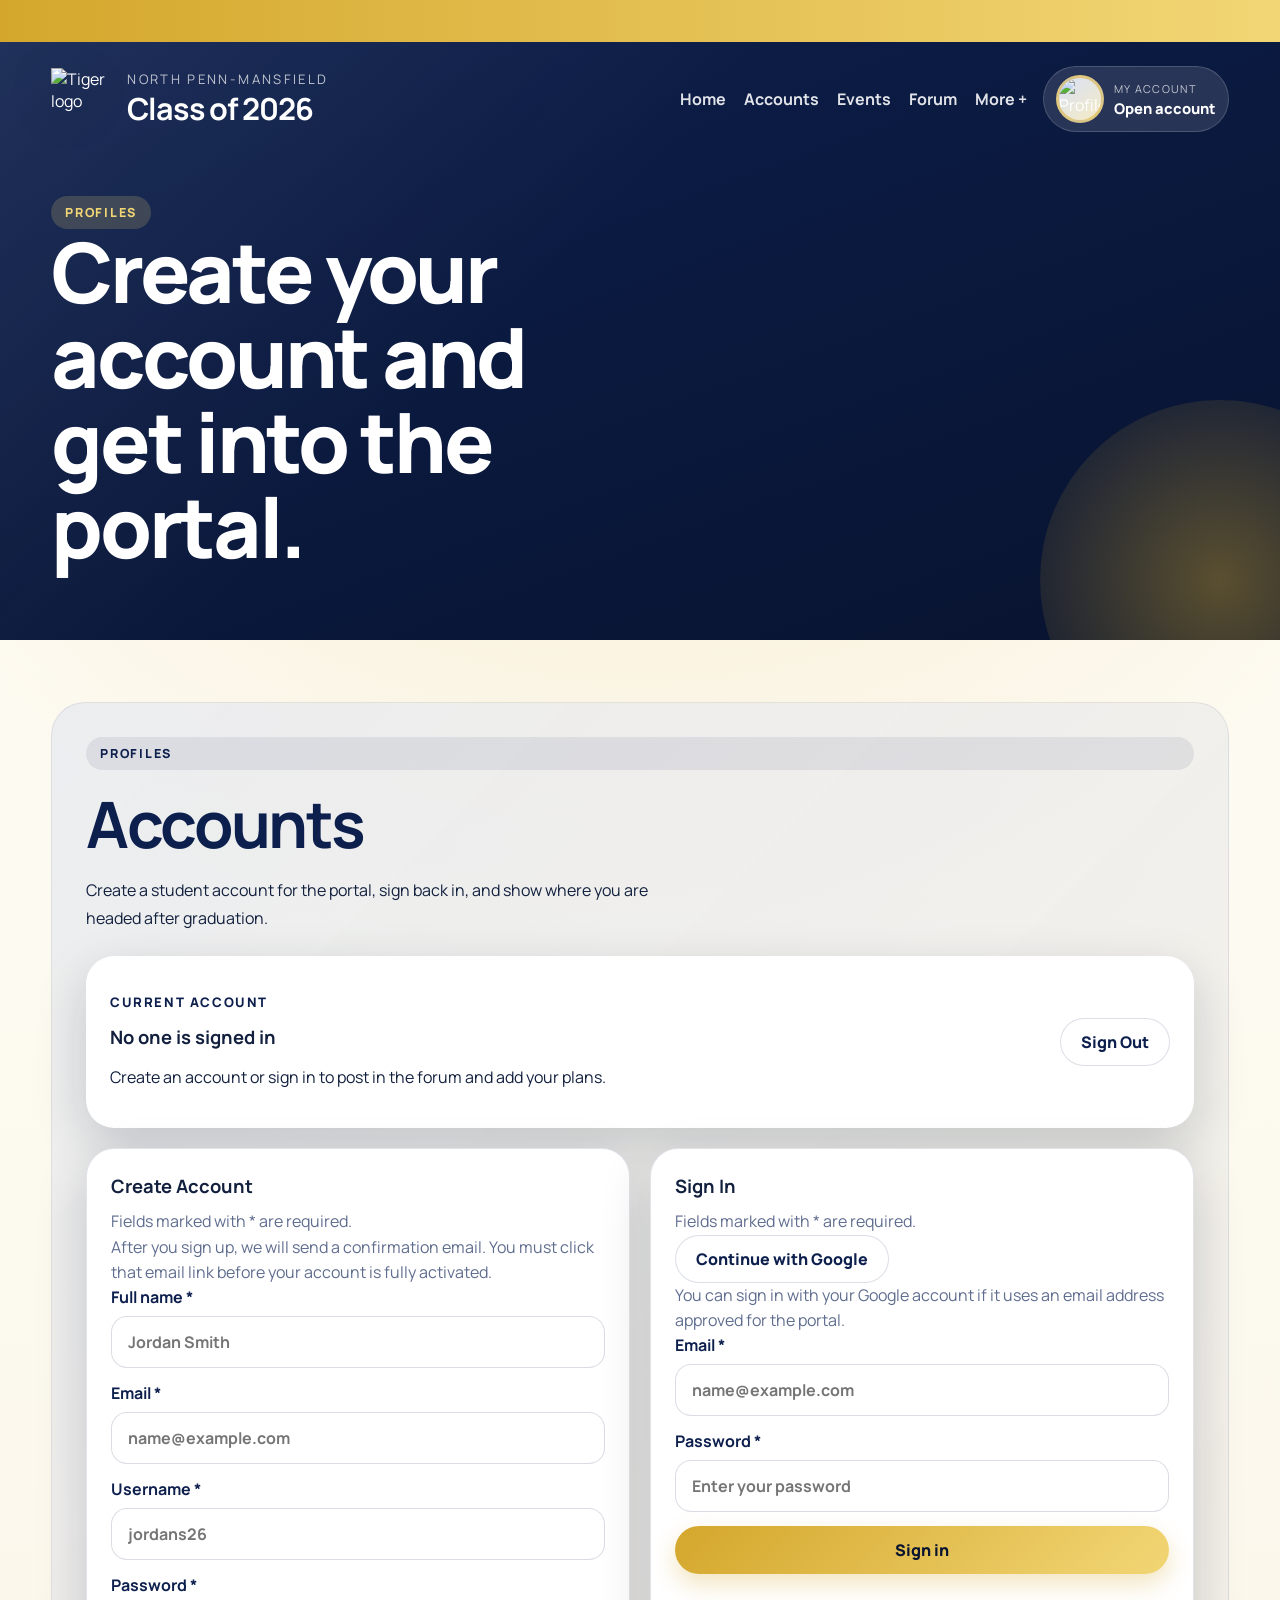
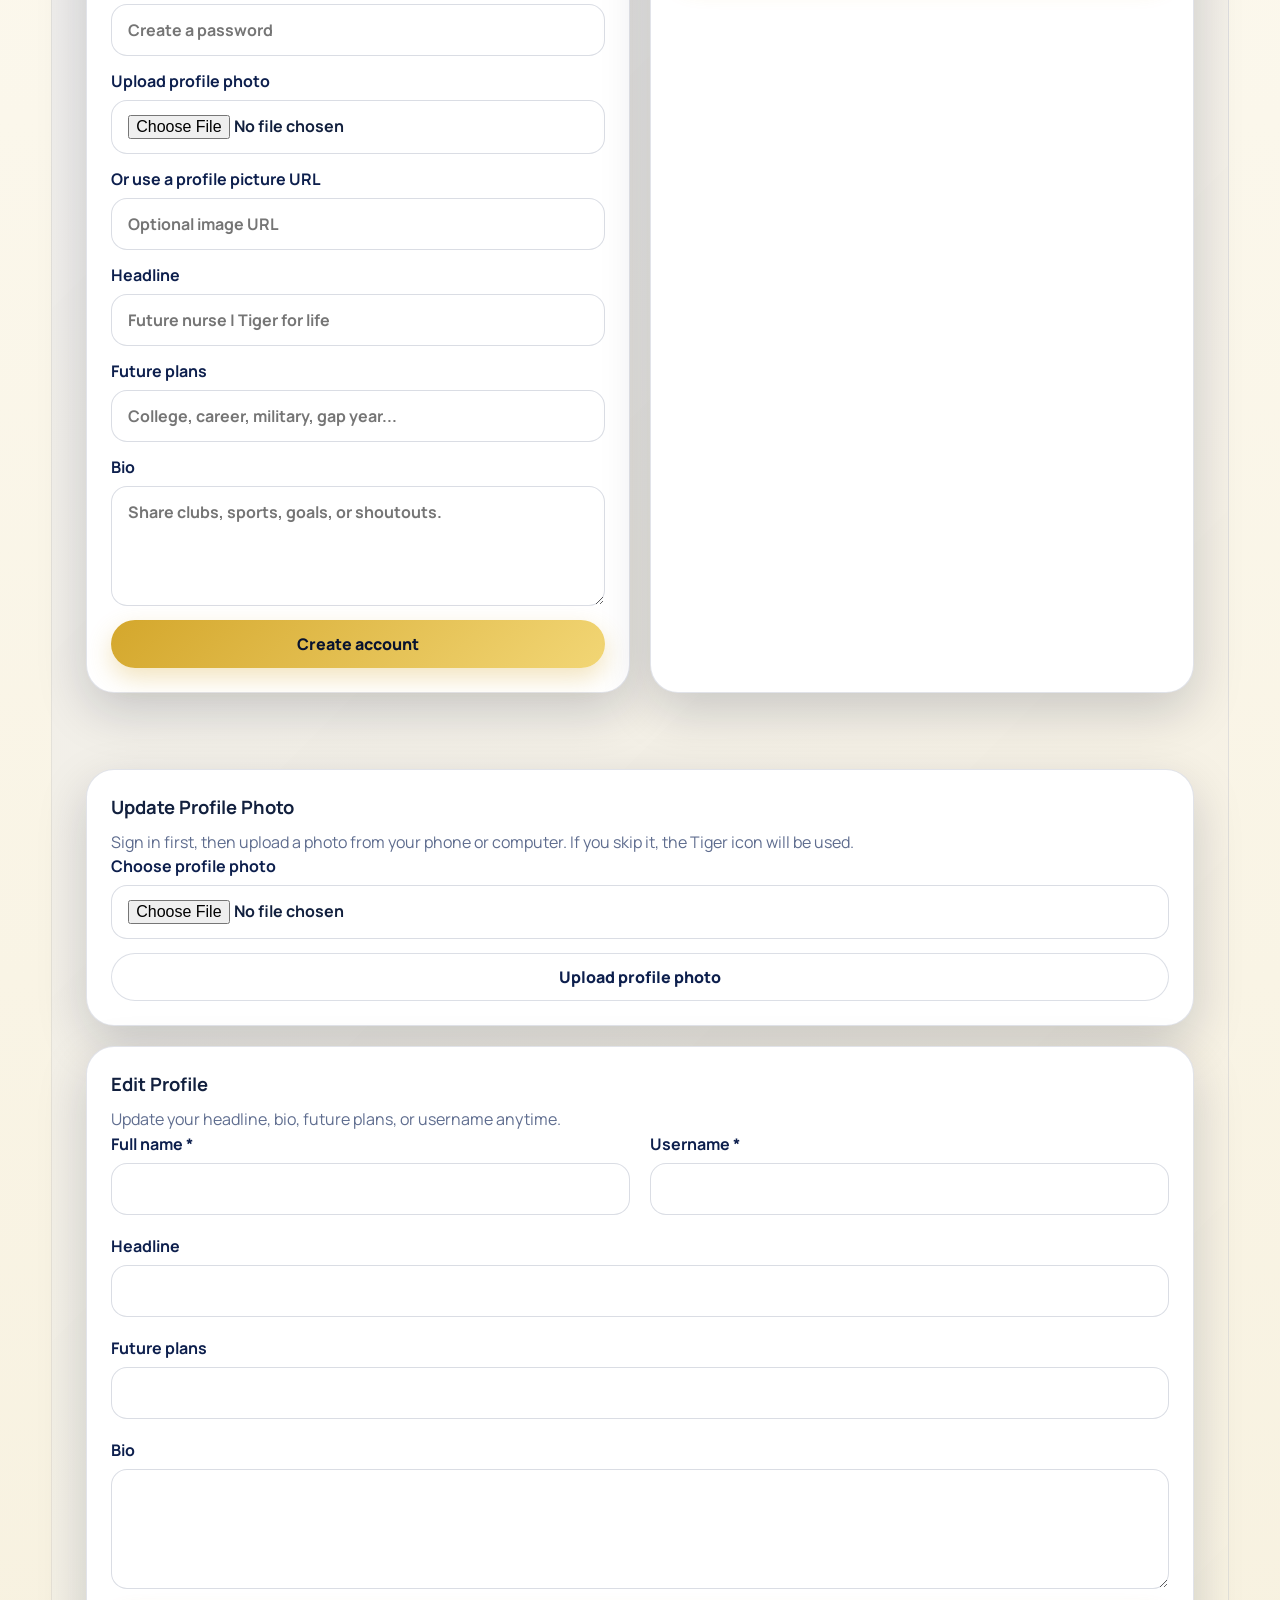
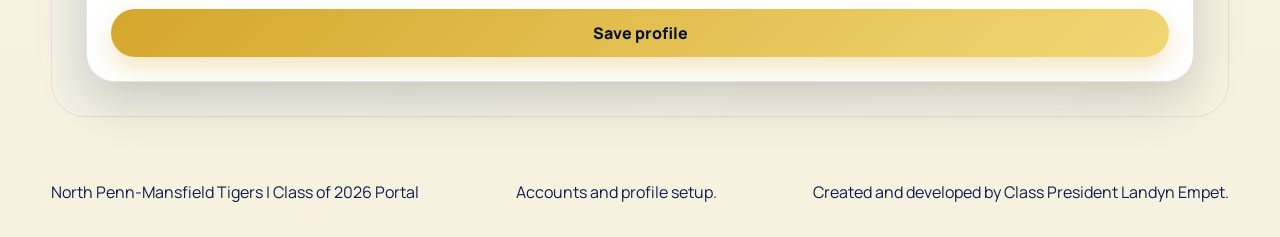
==== accounts.html @ 7e7d7726 "Initial commit" ====
<!DOCTYPE html>
<html lang="en">
<head>
  <meta charset="UTF-8">
  <meta name="viewport" content="width=device-width, initial-scale=1.0">
  <title>Accounts | North Penn-Mansfield Class of 2026</title>
  <link rel="icon" href="https://cdn.creazilla.com/cliparts/20088/tiger-head-clipart-original.png" type="image/png">
  <link rel="preconnect" href="https://fonts.googleapis.com">
  <link rel="preconnect" href="https://fonts.gstatic.com" crossorigin>
  <link href="https://fonts.googleapis.com/css2?family=Manrope:wght@400;500;700;800&display=swap" rel="stylesheet">
  <link rel="stylesheet" href="styles.css">
</head>
<body>
  <div class="page-shell">
    <div class="top-banner">
      <div class="banner-track" id="banner-track">Class of 2026 updates will appear here.</div>
    </div>
    <header class="hero">
      <nav class="topbar">
        <a class="brand" href="index.html">
          <img class="brand-image" src="https://cdn.creazilla.com/cliparts/20088/tiger-head-clipart-original.png" alt="Tiger logo">
          <div><p>North Penn-Mansfield</p><h1>Class of 2026</h1></div>
        </a>
        <div class="topbar-right">
          <div class="nav-links">
            <a href="index.html">Home</a>
            <a href="accounts.html">Accounts</a>
            <a href="events.html">Events</a>
            <a href="forum.html">Forum</a>
            <details class="nav-more">
              <summary>More</summary>
              <div class="nav-more-menu">
                <a href="directory.html">Directory</a>
                <a href="plans.html">After Grad</a>
                <a href="fundraisers.html">Fundraisers</a>
                <a href="officers.html">Class Officers</a>
                <a href="admin.html" class="admin-link hidden">Admin</a>
              </div>
            </details>
          </div>
          <a class="topbar-profile hidden" id="topbar-profile-link" href="accounts.html">
            <img class="profile-avatar small" id="topbar-profile-avatar" src="https://cdn.creazilla.com/cliparts/20088/tiger-head-clipart-original.png" alt="Profile picture">
            <div class="topbar-profile-text">
              <span class="topbar-profile-label">My Account</span>
              <span class="topbar-profile-name" id="topbar-profile-name">Open account</span>
            </div>
          </a>
        </div>
      </nav>
      <section class="hero-content">
        <div class="hero-copy">
          <p class="eyebrow">Profiles</p>
          <h2>Create your account and get into the portal.</h2>
        </div>
      </section>
    </header>
    <main>
      <section class="section portal-section" id="accounts">
        <div class="section-heading">
          <p class="eyebrow">Profiles</p>
          <h3>Accounts</h3>
          <p>Create a student account for the portal, sign back in, and show where you are headed after graduation.</p>
        </div>
        <div class="account-status-card" id="account-status-card">
          <div>
            <p class="status-label">Current Account</p>
            <h4 id="current-user-name">No one is signed in</h4>
            <p id="current-user-summary">Create an account or sign in to post in the forum and add your plans.</p>
          </div>
          <button type="button" class="button button-secondary toolbar-button hidden" id="sign-out-button">Sign Out</button>
        </div>
        <div class="portal-grid two-up" id="auth-panels">
          <article class="portal-card">
            <h4>Create Account</h4>
            <p class="required-note">Fields marked with * are required.</p>
            <p class="required-note">After you sign up, we will send a confirmation email. You must click that email link before your account is fully activated.</p>
            <form id="account-form" class="admin-form">
              <label>Full name *<input type="text" name="name" placeholder="Jordan Smith" required></label>
              <label>Email *<input type="email" name="email" placeholder="name@example.com" required></label>
              <label>Username *<input type="text" name="username" placeholder="jordans26" required></label>
              <label>Password *<input type="password" name="password" placeholder="Create a password" required></label>
              <label>Upload profile photo<input type="file" name="avatarFile" accept="image/*"></label>
              <label>Or use a profile picture URL<input type="url" name="avatar" placeholder="Optional image URL"></label>
              <label>Headline<input type="text" name="headline" placeholder="Future nurse | Tiger for life"></label>
              <label>Future plans<input type="text" name="future" placeholder="College, career, military, gap year..."></label>
              <label>Bio<textarea name="bio" rows="4" placeholder="Share clubs, sports, goals, or shoutouts."></textarea></label>
              <button type="submit" class="button button-primary admin-submit">Create account</button>
            </form>
          </article>
          <article class="portal-card">
            <h4>Sign In</h4>
            <p class="required-note">Fields marked with * are required.</p>
            <button type="button" class="button button-secondary google-signin-button" id="google-signin-button">Continue with Google</button>
            <p class="required-note">You can sign in with your Google account if it uses an email address approved for the portal.</p>
            <form id="login-form" class="admin-form">
              <label>Email *<input type="email" name="email" placeholder="name@example.com" required></label>
              <label>Password *<input type="password" name="password" placeholder="Enter your password" required></label>
              <button type="submit" class="button button-primary admin-submit">Sign in</button>
            </form>
            <p class="admin-status" id="account-status" aria-live="polite"></p>
          </article>
        </div>
        <div class="portal-grid hidden" id="profile-tools">
          <p class="admin-status" id="profile-tool-status" aria-live="polite"></p>
          <article class="portal-card">
            <h4>Update Profile Photo</h4>
            <p class="required-note">Sign in first, then upload a photo from your phone or computer. If you skip it, the Tiger icon will be used.</p>
            <form id="avatar-upload-form" class="admin-form">
              <label>Choose profile photo<input type="file" name="avatarFile" accept="image/*"></label>
              <button type="submit" class="button button-secondary">Upload profile photo</button>
            </form>
          </article>
          <article class="portal-card">
            <h4>Edit Profile</h4>
            <p class="required-note">Update your headline, bio, future plans, or username anytime.</p>
            <form id="profile-edit-form" class="admin-form profile-edit-grid">
              <div class="mini-grid">
                <label>Full name *<input type="text" name="full_name" required></label>
                <label>Username *<input type="text" name="username" required></label>
              </div>
              <label>Headline<input type="text" name="headline"></label>
              <label>Future plans<input type="text" name="future_plan"></label>
              <label>Bio<textarea name="bio" rows="4"></textarea></label>
              <button type="submit" class="button button-primary admin-submit">Save profile</button>
            </form>
          </article>
        </div>
      </section>
    </main>
    <div class="signup-success-overlay hidden" id="signup-success-overlay">
      <div class="signup-success-card">
        <p class="eyebrow">Almost There</p>
        <h3>Check your email</h3>
        <p id="signup-success-message">We sent you a confirmation link.</p>
        <button type="button" class="button button-primary" id="signup-success-close">Okay</button>
      </div>
    </div>
    <footer class="footer">
      <p>North Penn-Mansfield Tigers | Class of 2026 Portal</p>
      <p>Accounts and profile setup.</p>
      <p>Created and developed by Class President Landyn Empet.</p>
    </footer>
  </div>
  <script src="https://cdn.jsdelivr.net/npm/@supabase/supabase-js@2/dist/umd/supabase.js"></script>
  <script src="supabase-config.js"></script>
  <script src="script.js"></script>
</body>
</html>
---- styles.css ----
:root {
  --navy: #0d1f4d;
  --navy-deep: #08132f;
  --gold: #d4a72c;
  --gold-soft: #f2d675;
  --white: #ffffff;
  --paper: #fffdf7;
  --text: #12203e;
  --muted: #5f6d8f;
  --line: rgba(13, 31, 77, 0.12);
  --shadow: 0 18px 50px rgba(8, 19, 47, 0.18);
  --radius-lg: 28px;
}

* { box-sizing: border-box; }
html { scroll-behavior: smooth; }
body {
  margin: 0;
  font-family: "Manrope", sans-serif;
  color: var(--text);
  background: radial-gradient(circle at top, rgba(212, 167, 44, 0.24), transparent 28%), linear-gradient(180deg, #fffdf7 0%, #f7f1df 100%);
}

.top-banner {
  overflow: hidden;
  padding: 10px 0;
  background: linear-gradient(90deg, var(--gold), var(--gold-soft));
  color: var(--navy-deep);
  font-weight: 800;
  letter-spacing: 0.04em;
}

.banner-track {
  display: inline-block;
  padding-left: 100%;
  white-space: nowrap;
  animation: marquee 22s linear infinite;
}

@keyframes marquee {
  from { transform: translateX(0); }
  to { transform: translateX(-100%); }
}

a { color: inherit; text-decoration: none; }
button, input, textarea, select { font: inherit; }
.hidden { display: none; }
.page-shell { min-height: 100vh; }

.hero {
  position: relative;
  overflow: hidden;
  padding: 24px clamp(20px, 4vw, 56px) 72px;
  background: linear-gradient(135deg, rgba(255, 255, 255, 0.08), transparent 42%), linear-gradient(160deg, var(--navy) 0%, var(--navy-deep) 100%);
  color: var(--white);
}
.hero::after {
  content: "";
  position: absolute;
  inset: auto -120px -120px auto;
  width: 360px;
  height: 360px;
  border-radius: 50%;
  background: radial-gradient(circle, rgba(212, 167, 44, 0.4), rgba(212, 167, 44, 0));
}
.topbar, .hero-content, main, .footer { position: relative; z-index: 1; }
.topbar {
  display: flex;
  align-items: center;
  justify-content: space-between;
  gap: 20px;
}
.brand {
  display: flex;
  align-items: center;
  gap: 14px;
}

.brand:hover {
  opacity: 0.96;
}
.brand p, .brand h1, .footer p, .section-heading p, .hero-copy p, .portal-card p, .announcement-card p, .album-copy p, .directory-card p, .plan-item p, .forum-post p, .admin-card p { margin: 0; }
.brand-mark {
  display: grid;
  place-items: center;
  width: 58px;
  height: 58px;
  border-radius: 16px;
  background: linear-gradient(145deg, var(--gold) 0%, var(--gold-soft) 100%);
  color: var(--navy-deep);
  font-family: "Manrope", sans-serif;
  font-size: 1.8rem;
  letter-spacing: 0.08em;
}
.brand-image {
  width: 62px;
  height: 62px;
  object-fit: contain;
  filter: drop-shadow(0 10px 22px rgba(0, 0, 0, 0.2));
}
.brand p {
  font-size: 0.82rem;
  letter-spacing: 0.18em;
  text-transform: uppercase;
  opacity: 0.72;
}
.brand h1 {
  font-size: 1.9rem;
  letter-spacing: -0.03em;
}
.topbar-right {
  display: flex;
  align-items: center;
  gap: 16px;
}
.nav-links {
  display: flex;
  flex-wrap: wrap;
  gap: 18px;
  font-weight: 700;
}
.nav-links a { opacity: 0.88; }
.topbar-profile {
  display: inline-flex;
  align-items: center;
  gap: 10px;
  min-width: 0;
  padding: 8px 12px;
  border-radius: 999px;
  background: rgba(255, 255, 255, 0.12);
  border: 1px solid rgba(255, 255, 255, 0.16);
}

.topbar-profile-text {
  display: grid;
  gap: 2px;
  min-width: 0;
}

.topbar-profile-label {
  font-size: 0.68rem;
  letter-spacing: 0.12em;
  text-transform: uppercase;
  color: rgba(255, 255, 255, 0.72);
}

.topbar-profile-name {
  max-width: 150px;
  overflow: hidden;
  text-overflow: ellipsis;
  white-space: nowrap;
  font-size: 0.92rem;
  font-weight: 800;
}
.hero-content {
  display: grid;
  grid-template-columns: minmax(0, 1.4fr) minmax(290px, 0.8fr);
  gap: 28px;
  align-items: end;
  margin-top: 64px;
}
.eyebrow {
  display: inline-block;
  margin-bottom: 14px;
  padding: 8px 14px;
  border-radius: 999px;
  background: rgba(242, 214, 117, 0.18);
  color: var(--gold-soft);
  font-size: 0.78rem;
  font-weight: 800;
  letter-spacing: 0.14em;
  text-transform: uppercase;
}
.hero-copy h2, .section-heading h3 {
  margin: 0;
  font-family: "Manrope", sans-serif;
  letter-spacing: -0.04em;
}
.hero-copy h2 {
  max-width: 11ch;
  font-size: clamp(2.8rem, 7vw, 5.2rem);
  line-height: 1.02;
  font-weight: 800;
}
.hero-text {
  max-width: 58ch;
  margin-top: 18px;
  font-size: 1.08rem;
  line-height: 1.7;
  color: rgba(255, 255, 255, 0.84);
}
.hero-actions {
  display: flex;
  flex-wrap: wrap;
  gap: 14px;
  margin-top: 28px;
}

.button {
  display: inline-flex;
  align-items: center;
  justify-content: center;
  min-height: 48px;
  padding: 0 20px;
  border-radius: 999px;
  font-weight: 800;
  transition: transform 180ms ease, box-shadow 180ms ease, background 180ms ease;
}
.button:hover { transform: translateY(-2px); }
.button-primary {
  border: 0;
  background: linear-gradient(135deg, var(--gold) 0%, var(--gold-soft) 100%);
  color: var(--navy-deep);
  box-shadow: 0 10px 24px rgba(212, 167, 44, 0.3);
  cursor: pointer;
}
.button-secondary {
  border: 1px solid rgba(13, 31, 77, 0.14);
  background: rgba(255, 255, 255, 0.78);
  color: var(--navy);
  cursor: pointer;
}
.hero-card, .announcement-card, .portal-card, .album-card, .directory-card, .plan-item, .forum-post, .admin-card, .account-status-card {
  border-radius: var(--radius-lg);
  box-shadow: var(--shadow);
}
.hero-card {
  padding: 24px;
  background: linear-gradient(180deg, rgba(255, 255, 255, 0.12), rgba(255, 255, 255, 0.06));
  backdrop-filter: blur(8px);
  border: 1px solid rgba(255, 255, 255, 0.1);
}
.card-label, .card-note { margin: 0; }
.card-label, .status-label {
  color: var(--gold-soft);
  font-size: 0.82rem;
  font-weight: 800;
  letter-spacing: 0.12em;
  text-transform: uppercase;
}
.status-label { color: var(--navy); }
.countdown {
  display: grid;
  grid-template-columns: repeat(4, 1fr);
  gap: 12px;
  margin: 18px 0;
}
.countdown div {
  padding: 18px 10px;
  border-radius: 18px;
  background: rgba(8, 19, 47, 0.4);
  text-align: center;
}
.countdown span {
  display: block;
  font-family: "Manrope", sans-serif;
  font-size: 2.2rem;
  letter-spacing: -0.04em;
  font-weight: 800;
}
.countdown small {
  display: block;
  margin-top: 4px;
  color: rgba(255, 255, 255, 0.72);
  text-transform: uppercase;
  letter-spacing: 0.1em;
}
.card-note { color: rgba(255, 255, 255, 0.72); line-height: 1.6; }
main { padding: 34px clamp(20px, 4vw, 56px) 64px; }
.section {
  margin-top: 28px;
  padding: 34px;
  border-radius: 34px;
  background: rgba(255, 255, 255, 0.76);
  border: 1px solid rgba(13, 31, 77, 0.08);
}
.section-heading {
  display: grid;
  gap: 10px;
  margin-bottom: 24px;
}
.section-heading .eyebrow {
  color: var(--navy);
  background: rgba(13, 31, 77, 0.08);
}
.section-heading h3 {
  font-size: clamp(2.3rem, 5vw, 4rem);
  color: var(--navy);
}
.section-heading p:last-child { max-width: 60ch; line-height: 1.7; }
.announcement-grid, .portal-grid, .directory-grid, .album-grid, .admin-grid, .admin-metrics-grid {
  display: grid;
  gap: 20px;
}
.announcement-grid { grid-template-columns: repeat(3, minmax(0, 1fr)); }
.announcement-card, .portal-card, .directory-card, .album-card, .plan-item, .forum-post, .admin-card, .account-status-card {
  padding: 24px;
  background: var(--white);
}
.announcement-card.featured {
  background: linear-gradient(160deg, var(--navy) 0%, #17336f 100%);
  color: var(--white);
}
.tag {
  display: inline-flex;
  margin-bottom: 16px;
  padding: 7px 12px;
  border-radius: 999px;
  background: rgba(212, 167, 44, 0.16);
  color: var(--gold);
  font-size: 0.78rem;
  font-weight: 800;
  letter-spacing: 0.08em;
  text-transform: uppercase;
}

.user-flair {
  display: inline-flex;
  align-items: center;
  margin-left: 8px;
  padding: 4px 10px;
  border-radius: 999px;
  background: rgba(13, 31, 77, 0.1);
  color: var(--navy);
  font-size: 0.72rem;
  font-weight: 800;
  letter-spacing: 0.08em;
  text-transform: uppercase;
}
.portal-section { background: linear-gradient(135deg, rgba(13, 31, 77, 0.08), rgba(212, 167, 44, 0.12)), rgba(255, 255, 255, 0.86); }
.account-status-card {
  display: flex;
  align-items: center;
  justify-content: space-between;
  gap: 16px;
  margin-bottom: 20px;
}
.account-status-main {
  display: flex;
  align-items: center;
  gap: 16px;
}
.account-status-card h4, .portal-card h4, .directory-card h4, .album-copy h4, .plan-item h4, .forum-post h4, .admin-card h4, .announcement-card h4 {
  margin: 0 0 10px;
  font-size: 1.15rem;
}
.portal-card, .directory-card, .album-card, .plan-item, .forum-post { border: 1px solid var(--line); }
.two-up { grid-template-columns: repeat(2, minmax(0, 1fr)); }
.forum-layout { grid-template-columns: minmax(280px, 0.85fr) minmax(0, 1.15fr); }
.admin-form {
  display: grid;
  gap: 14px;
}
.admin-form label {
  display: grid;
  gap: 8px;
  font-weight: 700;
  color: var(--navy);
}

.required-note {
  color: var(--muted);
  line-height: 1.6;
  margin-bottom: 14px;
}
.admin-form input, .admin-form textarea, .admin-form select {
  width: 100%;
  padding: 14px 16px;
  border: 1px solid rgba(13, 31, 77, 0.15);
  border-radius: 16px;
  color: var(--text);
  background: rgba(255, 255, 255, 0.94);
}
.admin-form textarea { resize: vertical; min-height: 120px; }
.checkbox-row { grid-template-columns: auto 1fr; align-items: center; }
.checkbox-row input { width: 18px; height: 18px; margin: 0; }
.split-section { background: linear-gradient(135deg, rgba(212, 167, 44, 0.12), transparent 48%), rgba(255, 255, 255, 0.88); }
.directory-grid { grid-template-columns: repeat(3, minmax(0, 1fr)); }
.directory-card { position: relative; overflow: hidden; }
.directory-card::before {
  content: "";
  position: absolute;
  inset: 0 auto 0 0;
  width: 8px;
  background: linear-gradient(180deg, var(--gold), var(--navy));
}
.profile-row {
  display: flex;
  align-items: center;
  gap: 14px;
}
.profile-avatar {
  width: 60px;
  height: 60px;
  border-radius: 50%;
  object-fit: cover;
  flex: 0 0 auto;
  border: 3px solid rgba(212, 167, 44, 0.5);
  background: linear-gradient(145deg, #d7e1f7, #f6ebc4);
}

.profile-avatar.uploading {
  opacity: 0.65;
}
.profile-avatar.small {
  width: 48px;
  height: 48px;
}
.directory-meta {
  display: grid;
  gap: 8px;
  margin-top: 16px;
  color: var(--muted);
  line-height: 1.6;
}
.album-section { background: linear-gradient(135deg, rgba(13, 31, 77, 0.05), rgba(212, 167, 44, 0.12)), rgba(255, 255, 255, 0.84); }
.album-grid { grid-template-columns: repeat(3, minmax(0, 1fr)); }
.album-submit-card { margin-bottom: 24px; }
.profile-edit-grid {
  display: grid;
  gap: 20px;
}

.mini-grid {
  display: grid;
  gap: 20px;
  grid-template-columns: repeat(2, minmax(0, 1fr));
}
.album-card { overflow: hidden; }
.album-image {
  width: 100%;
  aspect-ratio: 4 / 3;
  object-fit: cover;
  display: block;
  border-radius: 18px;
  background: linear-gradient(145deg, #d7e1f7, #f6ebc4);
}
.album-copy { padding-top: 18px; }
.album-actions {
  display: flex;
  justify-content: flex-end;
  margin-top: 14px;
}
.album-meta, .plan-meta, .forum-meta {
  margin-top: 14px;
  font-size: 0.88rem;
  font-weight: 800;
  color: var(--navy);
}
.fundraiser-progress {
  width: 100%;
  height: 16px;
  overflow: hidden;
  border-radius: 999px;
  background: rgba(13, 31, 77, 0.12);
}

.fundraiser-progress-bar {
  height: 100%;
  border-radius: inherit;
  background: linear-gradient(90deg, var(--gold), #f4db88);
}

.fundraiser-stats, .event-meta-list {
  display: flex;
  flex-wrap: wrap;
  gap: 10px 18px;
  margin-top: 14px;
  color: var(--navy);
  font-weight: 700;
}

.embed-frame {
  width: 100%;
  min-height: 520px;
  border: 1px solid var(--line);
  border-radius: 22px;
  background: rgba(255, 255, 255, 0.9);
}
.facebook-frame {
  min-height: 700px;
}

.social-links {
  display: grid;
  gap: 18px;
  grid-template-columns: repeat(auto-fit, minmax(220px, 1fr));
}

.social-card {
  padding: 22px;
  border-radius: 24px;
  border: 1px solid var(--line);
  background: rgba(255, 255, 255, 0.82);
  box-shadow: var(--shadow);
}
.after-grad { background: linear-gradient(180deg, rgba(13, 31, 77, 0.06), rgba(13, 31, 77, 0.02)), rgba(255, 255, 255, 0.84); }
.plan-feed, .forum-feed, .moderation-list, .control-stack { display: grid; gap: 14px; }
.plan-item, .forum-post { padding: 18px 20px; }
.forum-section { background: linear-gradient(135deg, rgba(13, 31, 77, 0.09), rgba(212, 167, 44, 0.12)), rgba(255, 255, 255, 0.88); }
.forum-post-header {
  display: flex;
  align-items: center;
  justify-content: space-between;
  gap: 12px;
  margin-bottom: 12px;
}
.forum-actions {
  display: flex;
  flex-wrap: wrap;
  gap: 12px;
  margin-top: 14px;
}

.danger-action {
  color: #a52626;
}
.forum-replies {
  display: grid;
  gap: 12px;
  margin-top: 16px;
  padding-top: 14px;
  border-top: 1px solid var(--line);
}
.reply-item {
  padding: 14px;
  border-radius: 16px;
  background: var(--paper);
  border: 1px solid var(--line);
}
.reply-head {
  display: flex;
  align-items: center;
  gap: 10px;
  margin-bottom: 10px;
}
.reply-meta {
  font-size: 0.88rem;
  font-weight: 800;
  color: var(--navy);
}
.reply-form-inline {
  display: grid;
  gap: 10px;
  margin-top: 14px;
}
.reply-form-inline textarea {
  min-height: 90px;
}
.text-action {
  padding: 0;
  border: 0;
  background: transparent;
  color: var(--navy);
  font-weight: 800;
  cursor: pointer;
}
.admin-section { background: linear-gradient(135deg, rgba(13, 31, 77, 0.08), rgba(212, 167, 44, 0.14)), rgba(255, 255, 255, 0.9); }
.admin-lockup, .admin-content { display: grid; gap: 20px; }
.admin-hidden { display: none; }
.admin-login-card { max-width: 560px; }
.admin-copy { line-height: 1.7; }
.admin-header-row {
  display: flex;
  flex-wrap: wrap;
  align-items: center;
  justify-content: space-between;
  gap: 14px;
}
.admin-metrics-grid { grid-template-columns: repeat(4, minmax(0, 1fr)); }
.metric-card h4 { margin-top: 10px; margin-bottom: 8px; font-size: 1.5rem; }
.report-item {
  padding: 16px;
  border: 1px solid var(--line);
  border-radius: 16px;
  background: var(--paper);
}
.report-actions {
  display: flex;
  gap: 12px;
  margin-top: 12px;
}

.admin-user-card {
  padding: 16px;
  border: 1px solid var(--line);
  border-radius: 16px;
  background: var(--paper);
}

.admin-user-actions {
  display: flex;
  flex-wrap: wrap;
  gap: 10px;
  margin-top: 12px;
}

.admin-user-meta {
  margin-top: 8px;
  color: var(--muted);
  line-height: 1.5;
}

.inline-form {
  display: grid;
  gap: 10px;
  margin-top: 12px;
}

.report-form,
.ban-form {
  display: none;
}

.report-form.active,
.ban-form.active {
  display: grid;
}

.ban-overlay {
  position: fixed;
  inset: 0;
  z-index: 9999;
  display: grid;
  place-items: center;
  padding: 24px;
  background: rgba(8, 19, 47, 0.94);
}

.ban-card {
  max-width: 620px;
  padding: 32px;
  border-radius: 28px;
  background: #fffdf7;
  color: var(--navy);
  text-align: center;
  box-shadow: var(--shadow);
}

.ban-countdown {
  margin: 18px 0;
  font-family: "Manrope", sans-serif;
  font-size: clamp(2.5rem, 8vw, 4.5rem);
  letter-spacing: -0.04em;
  font-weight: 800;
}
.admin-toolbar {
  display: flex;
  flex-wrap: wrap;
  align-items: center;
  gap: 14px;
}
.admin-status {
  min-height: 24px;
  font-weight: 700;
  color: var(--navy);
}
.empty-state {
  padding: 22px;
  border: 1px dashed rgba(13, 31, 77, 0.22);
  border-radius: 18px;
  background: rgba(255, 255, 255, 0.7);
  color: var(--muted);
}
.footer {
  display: flex;
  flex-wrap: wrap;
  justify-content: space-between;
  gap: 14px;
  padding: 0 clamp(20px, 4vw, 56px) 34px;
  color: var(--navy);
}
@media (max-width: 1100px) {
  .announcement-grid, .directory-grid, .album-grid, .admin-metrics-grid { grid-template-columns: repeat(2, minmax(0, 1fr)); }
}
@media (max-width: 980px) {
  .topbar, .hero-content, .announcement-grid, .two-up, .forum-layout, .directory-grid, .album-grid, .admin-grid, .admin-metrics-grid { grid-template-columns: 1fr; }
  .topbar { display: grid; }
  .topbar-right { display: grid; gap: 12px; }
  .nav-links { gap: 12px; }
  .nav-more-menu { position: static; margin-top: 10px; }
  .mini-grid { grid-template-columns: 1fr; }
}
@media (max-width: 640px) {
  .hero { padding-bottom: 48px; }
  .hero-copy h2 { max-width: 100%; }
  .section { padding: 24px 20px; }
  .account-status-card, .forum-post-header, .admin-header-row, .footer { display: grid; }
  .countdown { grid-template-columns: repeat(2, minmax(0, 1fr)); }
}

.nav-links {
  align-items: center;
}

.nav-more {
  position: relative;
}

.nav-more summary {
  list-style: none;
  cursor: pointer;
  opacity: 0.88;
}

.nav-more summary::-webkit-details-marker {
  display: none;
}

.nav-more summary::after {
  content: " +";
}

.nav-more[open] summary::after {
  content: " -";
}

.nav-more-menu {
  position: absolute;
  top: calc(100% + 10px);
  right: 0;
  min-width: 210px;
  display: grid;
  gap: 10px;
  padding: 14px;
  border-radius: 18px;
  background: rgba(8, 19, 47, 0.96);
  border: 1px solid rgba(255, 255, 255, 0.1);
  box-shadow: var(--shadow);
}

.nav-more-menu a {
  color: var(--white);
}

.facebook-spotlight {
  display: grid;
  gap: 18px;
}

.facebook-highlight-card {
  padding: 22px;
  border-radius: 24px;
  border: 1px solid var(--line);
  background: linear-gradient(135deg, rgba(13, 31, 77, 0.06), rgba(212, 167, 44, 0.14));
}

.officer-card img {
  width: 100%;
  max-width: 220px;
  aspect-ratio: 1 / 1;
  object-fit: cover;
  border-radius: 24px;
  margin-bottom: 16px;
  box-shadow: var(--shadow);
}






.nav-more-menu {
  z-index: 40;
}

.nav-more-menu a {
  display: block;
  pointer-events: auto;
}

.topbar {
  position: relative;
  z-index: 25;
}

.topbar-right,
.nav-links,
.nav-more {
  position: relative;
}

.nav-more-menu {
  z-index: 200;
}

.facebook-summary-card {
  align-content: start;
  gap: 14px;
  max-width: 440px;
}

.facebook-chip-row {
  display: flex;
  flex-wrap: wrap;
  gap: 10px;
}

.facebook-chip-row span {
  display: inline-flex;
  align-items: center;
  padding: 8px 12px;
  border-radius: 999px;
  background: rgba(13, 31, 77, 0.08);
  color: var(--navy);
  font-size: 0.88rem;
  font-weight: 700;
}

.facebook-open-button {
  width: auto;
  align-self: start;
  padding: 10px 16px;
}

.fb-page span,
.fb-page iframe {
  max-width: 100% !important;
}
.facebook-layout {
  grid-template-columns: minmax(300px, 0.8fr) minmax(0, 1.2fr);
  align-items: start;
}

.facebook-summary-card {
  display: grid;
  align-self: start;
  min-height: 0;
  height: fit-content;
  max-width: none;
}

.facebook-spotlight {
  align-content: start;
}

.facebook-spotlight .fb-page {
  display: block;
  width: 100%;
}

.facebook-spotlight .fb-page span,
.facebook-spotlight .fb-page iframe {
  width: 100% !important;
}

@media (max-width: 980px) {
  .facebook-layout {
    grid-template-columns: 1fr;
  }
}
.officer-card img {
  object-position: center center;
  display: block;
  margin-left: auto;
  margin-right: auto;
}
.signup-success-overlay {
  position: fixed;
  inset: 0;
  z-index: 10000;
  display: grid;
  place-items: center;
  padding: 24px;
  background: rgba(8, 19, 47, 0.88);
}

.signup-success-card {
  width: min(100%, 620px);
  padding: 34px;
  border-radius: 28px;
  background: #fffdf7;
  color: var(--navy);
  text-align: center;
  box-shadow: var(--shadow);
  display: grid;
  gap: 16px;
}

.signup-success-card h3 {
  margin: 0;
  font-size: clamp(2rem, 4vw, 2.8rem);
  letter-spacing: -0.04em;
}

.signup-success-card p {
  margin: 0;
  line-height: 1.7;
}
.banned-page-card {
  max-width: 760px;
  margin: 48px auto;
}
.signup-success-overlay.hidden {
  display: none;
}
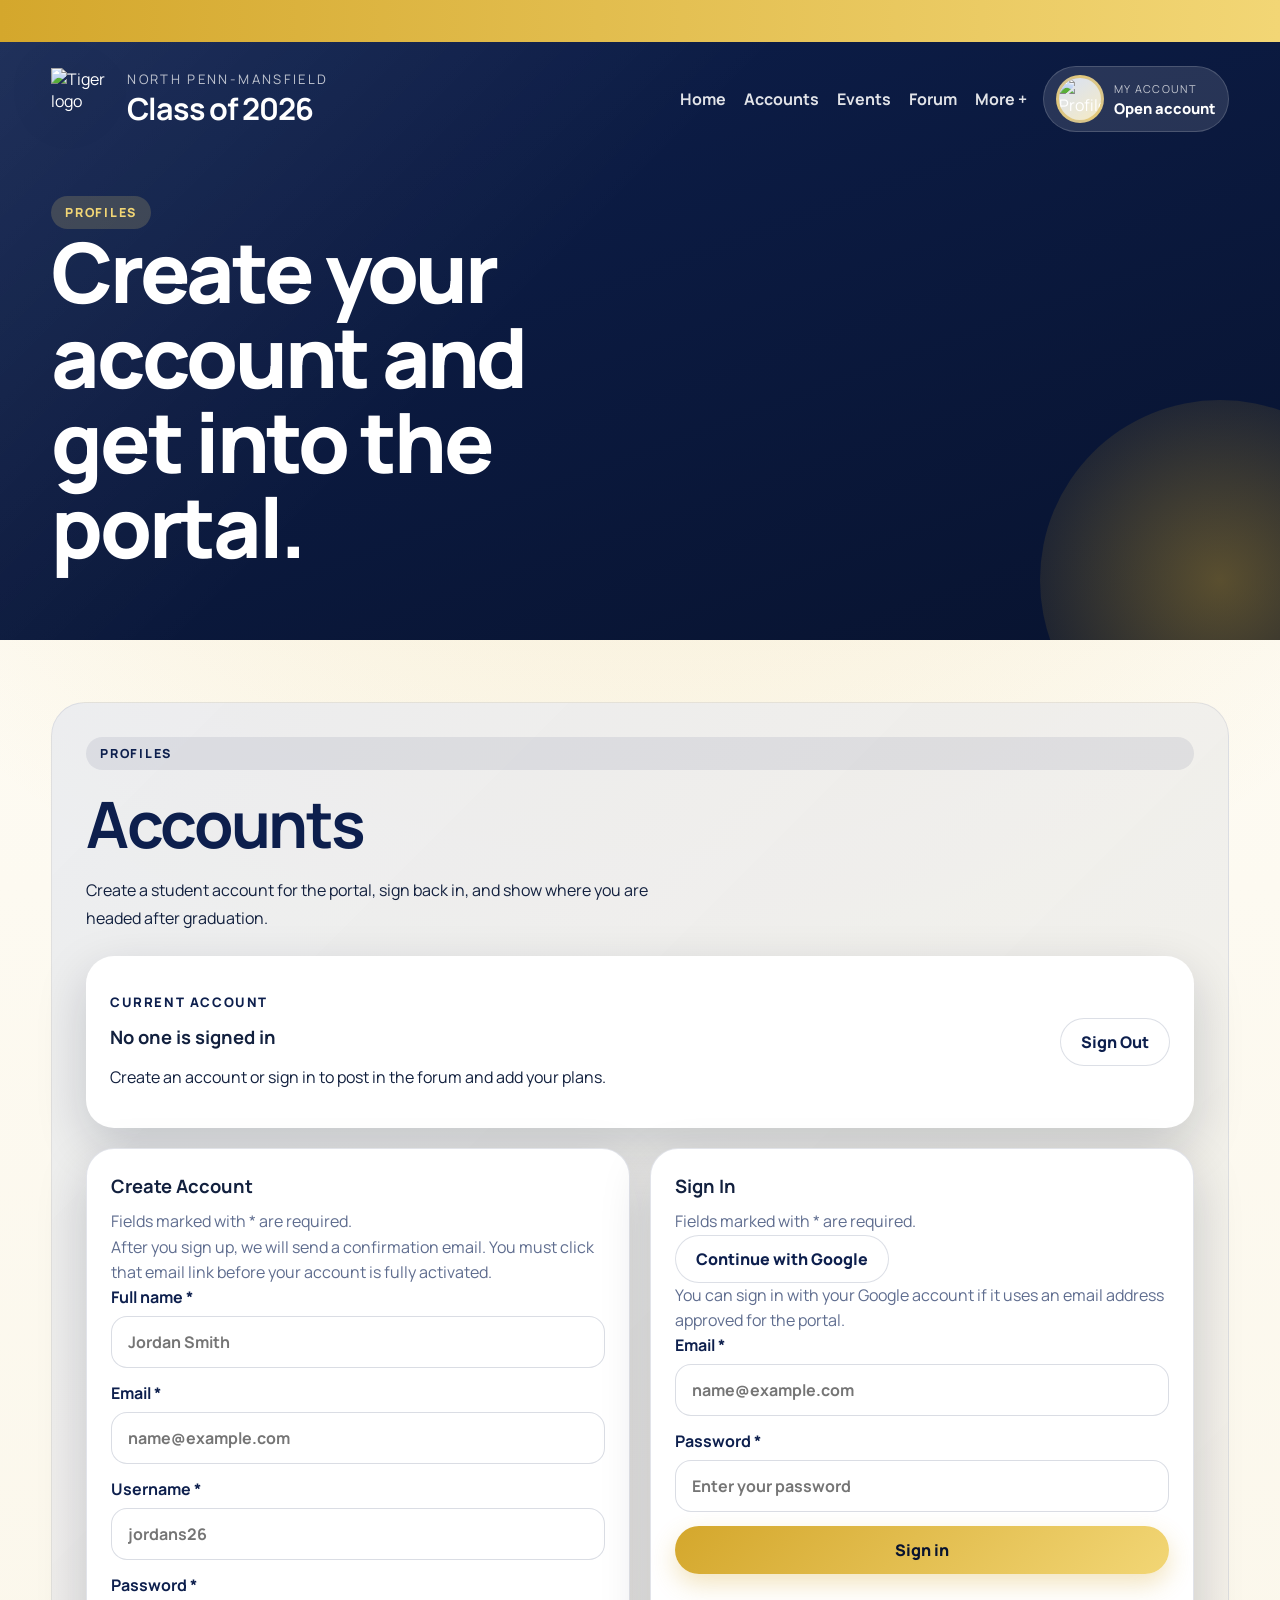
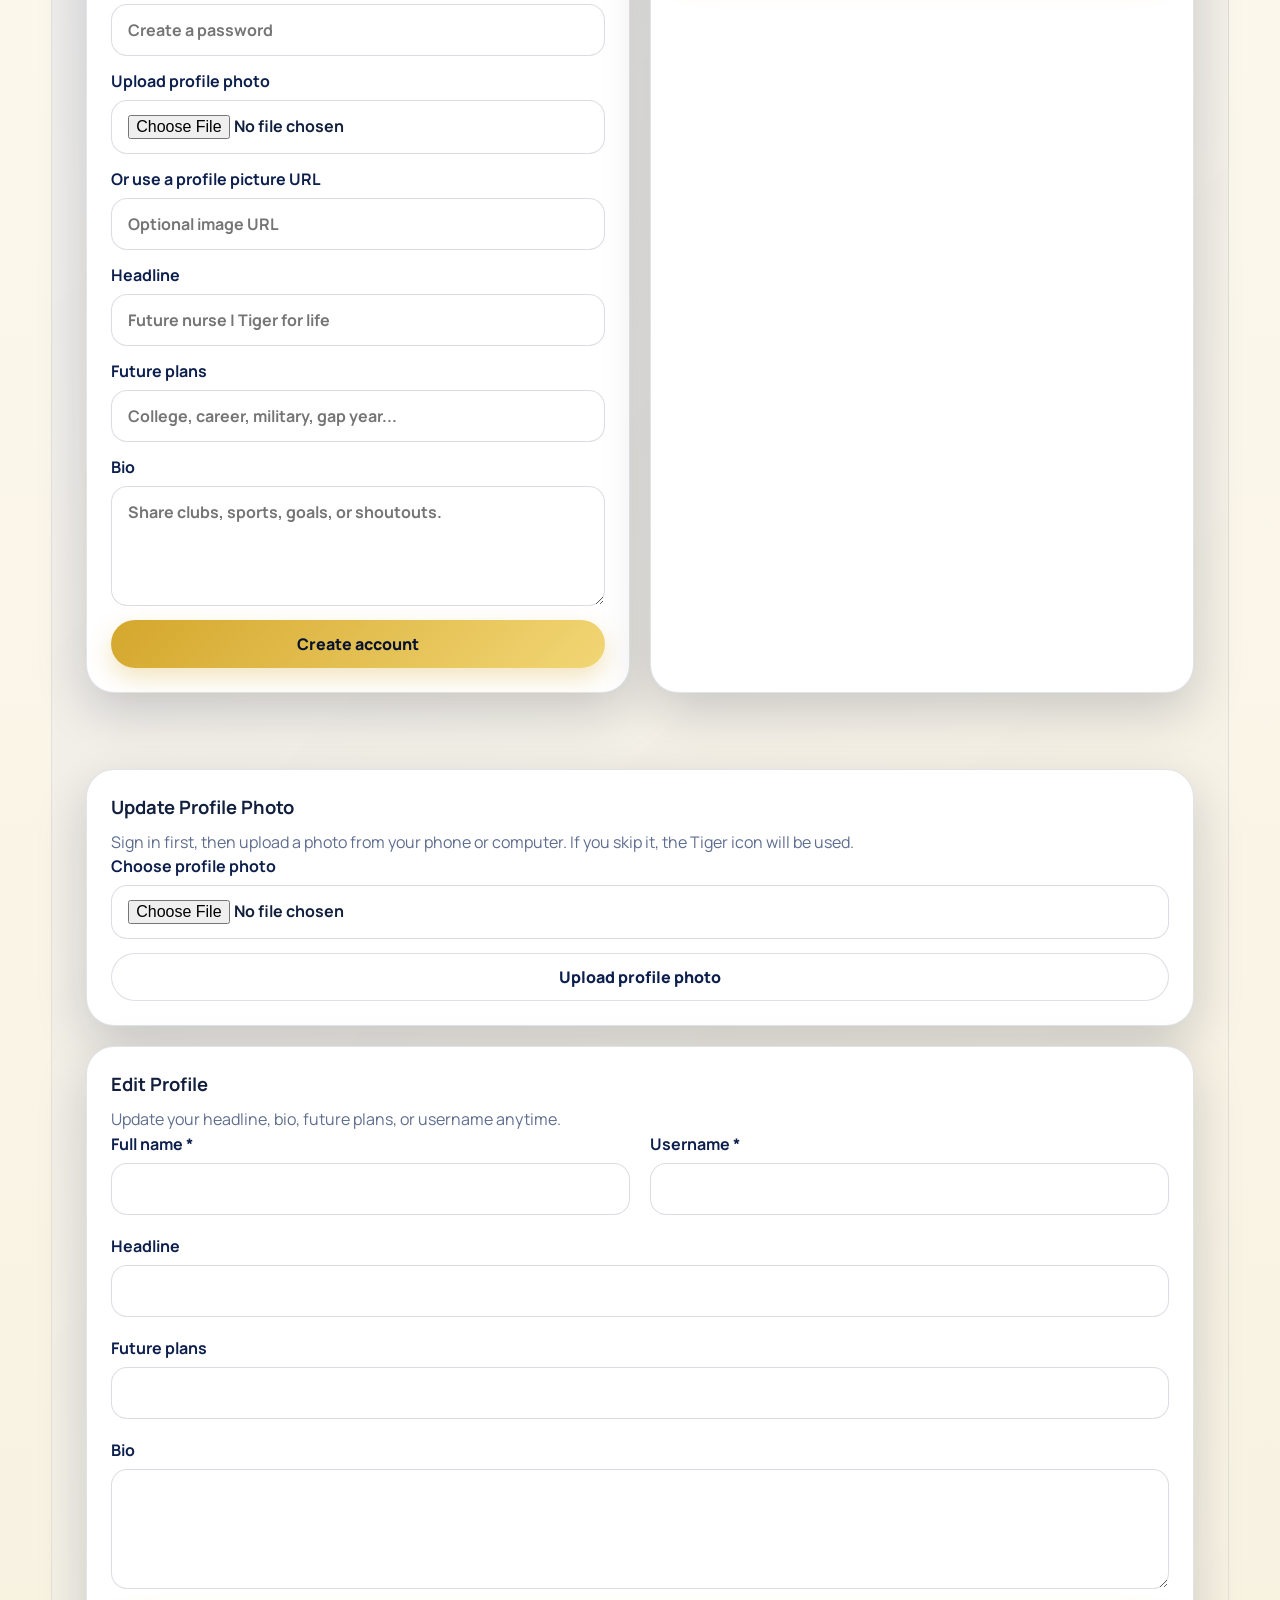
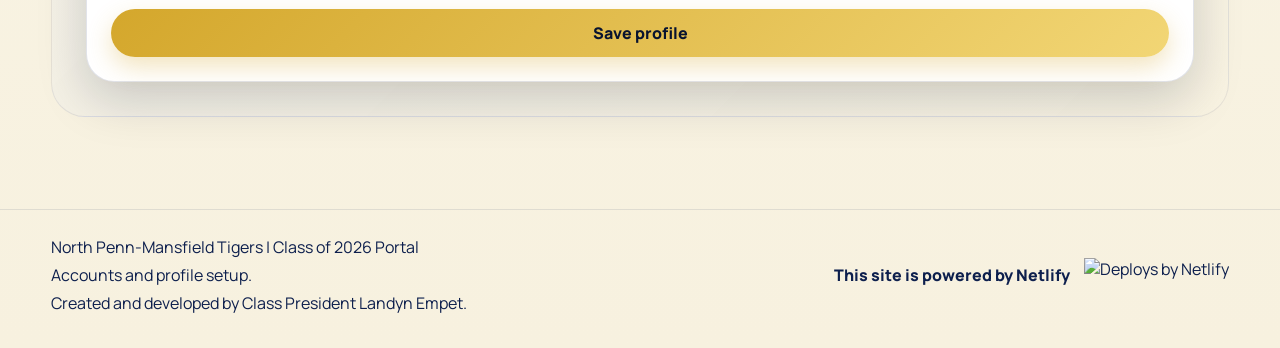
==== commit 1bf2c62a: "0.1 The stray `r`n text is removed from the homepage in index.html (line 127). The Facebook section " ====
--- a/accounts.html
+++ b/accounts.html
@@ -136,9 +136,17 @@
       </div>
     </div>
     <footer class="footer">
-      <p>North Penn-Mansfield Tigers | Class of 2026 Portal</p>
-      <p>Accounts and profile setup.</p>
-      <p>Created and developed by Class President Landyn Empet.</p>
+      <div class="footer-main">
+        <p>North Penn-Mansfield Tigers | Class of 2026 Portal</p>
+        <p>Accounts and profile setup.</p>
+        <p>Created and developed by Class President Landyn Empet.</p>
+      </div>
+      <div class="footer-meta">
+        <a class="footer-netlify" href="https://www.netlify.com" target="_blank" rel="noreferrer">This site is powered by Netlify</a>
+        <a class="footer-badge" href="https://www.netlify.com" target="_blank" rel="noreferrer">
+          <img src="https://www.netlify.com/assets/badges/netlify-badge-color-accent.svg" alt="Deploys by Netlify">
+        </a>
+      </div>
     </footer>
   </div>
   <script src="https://cdn.jsdelivr.net/npm/@supabase/supabase-js@2/dist/umd/supabase.js"></script>
--- a/styles.css
+++ b/styles.css
@@ -893,4 +893,110 @@
 }
 .signup-success-overlay.hidden {
   display: none;
+}
+.footer {
+  align-items: center;
+  border-top: 1px solid rgba(13, 31, 77, 0.1);
+  margin-top: 28px;
+  padding-top: 26px;
+}
+
+.footer-main {
+  display: grid;
+  gap: 6px;
+}
+
+.footer-meta {
+  display: flex;
+  flex-wrap: wrap;
+  align-items: center;
+  gap: 14px;
+}
+
+.footer-netlify {
+  font-weight: 800;
+  color: var(--navy);
+}
+
+.footer-netlify:hover {
+  text-decoration: underline;
+}
+
+.footer-badge img {
+  height: 34px;
+  width: auto;
+  display: block;
+}
+
+.facebook-section {
+  background: linear-gradient(135deg, rgba(13, 31, 77, 0.04), rgba(212, 167, 44, 0.1)), rgba(255, 255, 255, 0.88);
+}
+
+.eyebrow-dark {
+  background: rgba(13, 31, 77, 0.08);
+  color: var(--navy);
+}
+
+.facebook-summary-card {
+  gap: 16px;
+  padding: 28px;
+  background: linear-gradient(180deg, #ffffff 0%, #f8fafc 100%);
+}
+
+.facebook-summary-note {
+  padding: 14px 16px;
+  border-radius: 18px;
+  background: rgba(13, 31, 77, 0.06);
+  color: var(--muted);
+  line-height: 1.6;
+}
+
+.facebook-open-button {
+  padding: 12px 20px;
+  border-width: 2px;
+}
+
+.facebook-feed-head {
+  display: flex;
+  align-items: center;
+  justify-content: space-between;
+  gap: 12px;
+}
+
+.facebook-live-pill {
+  display: inline-flex;
+  align-items: center;
+  padding: 8px 12px;
+  border-radius: 999px;
+  background: rgba(212, 167, 44, 0.16);
+  color: var(--navy);
+  font-size: 0.78rem;
+  font-weight: 800;
+  letter-spacing: 0.08em;
+  text-transform: uppercase;
+}
+
+.facebook-spotlight {
+  padding: 28px;
+  background: linear-gradient(180deg, #ffffff 0%, #fbfcff 100%);
+}
+
+.facebook-spotlight .fb-page {
+  border-radius: 22px;
+  overflow: hidden;
+}
+
+.facebook-spotlight .fb-page iframe {
+  min-height: 560px !important;
+}
+
+@media (max-width: 980px) {
+  .footer-meta {
+    justify-content: flex-start;
+  }
+
+  .facebook-feed-head {
+    align-items: flex-start;
+    flex-direction: column;
+  }
 }
